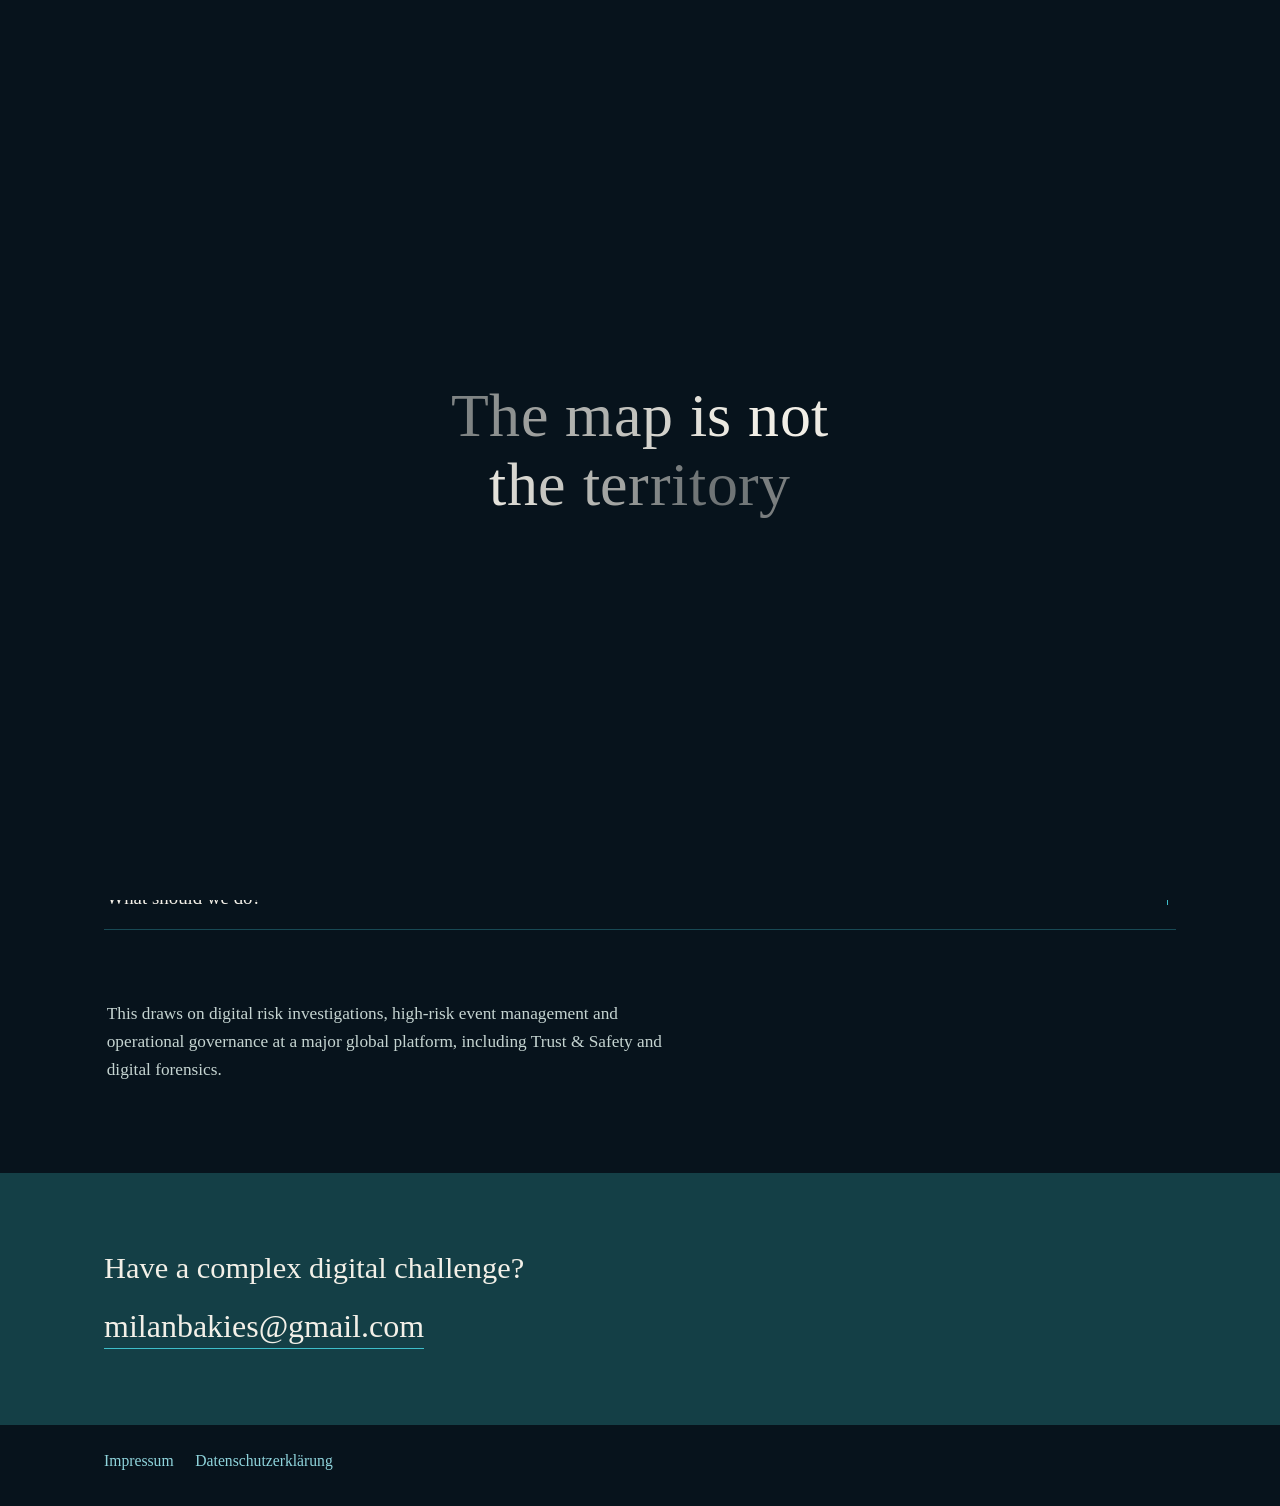
==== index.html @ 56dfefdb "Let the ping lift each field up and to the right, then float it back." ====
<!-- Io. Iucundum est te adesse. Pervenisti. Ecce crustulum. -->
<!DOCTYPE html>
<html lang="en">
<head>
  <meta charset="utf-8">
  <meta name="viewport" content="width=device-width, initial-scale=1">
  <meta name="robots" content="index, follow">
  <meta name="referrer" content="no-referrer">
  <meta name="color-scheme" content="dark">
  <meta name="theme-color" content="#07131c">
  <meta name="description" content="Consulting for organisations that need to understand actors, signals and risks in digital ecosystems. Trust &amp; Safety, digital forensics and a practical response.">
  <meta property="og:title" content="Digital Ecosystem Risk Consulting | Milan Bakies">
  <meta property="og:description" content="Consulting for organisations that need to understand actors, signals and risks in digital ecosystems. Trust &amp; Safety, digital forensics and a practical response.">
  <meta property="og:type" content="website">
  <meta property="og:locale" content="en_GB">
  <meta property="og:url" content="https://milanbakies.github.io/">
  <title>Digital Ecosystem Risk Consulting | Milan Bakies</title>
  <link rel="canonical" href="https://milanbakies.github.io/">
  <link rel="alternate" hreflang="en" href="https://milanbakies.github.io/">
  <link rel="alternate" hreflang="de" href="https://milanbakies.github.io/de.html">
  <link rel="alternate" hreflang="x-default" href="https://milanbakies.github.io/">
  <script type="application/ld+json">
  {
    "@context": "https://schema.org",
    "@type": "ProfessionalService",
    "name": "Milan Bakies",
    "url": "https://milanbakies.github.io/",
    "inLanguage": "en",
    "description": "Independent consulting for digital ecosystem risk and resilience: actors, signals, Trust and Safety, digital forensics, and a practical response.",
    "email": "milanbakies@gmail.com",
    "knowsAbout": [
      "Digital ecosystem risk",
      "Trust and Safety",
      "Digital forensics",
      "Platform operations",
      "Risk analysis",
      "Operational leadership"
    ],
    "address": {
      "@type": "PostalAddress",
      "addressLocality": "Berlin",
      "addressCountry": "DE"
    },
    "founder": {
      "@type": "Person",
      "name": "Milan Bakies",
      "jobTitle": "Independent Consultant",
      "email": "milanbakies@gmail.com"
    }
  }
  </script>
  <link rel="icon" href="favicon.svg" type="image/svg+xml">
  <link rel="stylesheet" href="styles.css?v=9">
  <style>
    .intro { display: none; }
    .js .intro {
      position: fixed;
      top: 0;
      right: 0;
      bottom: 0;
      left: 0;
      z-index: 40;
      display: flex;
      align-items: center;
      justify-content: center;
      box-sizing: border-box;
      margin: 0;
      padding: 12vh 1.6rem;
      background: #07131c;
      color: #f3f0e8;
      overflow: hidden;
      pointer-events: none;
    }
    .intro-line {
      max-width: 11em;
      margin: 0;
      text-align: center;
      font-family: Palatino, "Palatino Linotype", "Book Antiqua", Georgia, serif;
      font-size: clamp(2.15rem, 1.15rem + 3.4vw, 4.2rem);
      font-weight: 400;
      font-style: normal;
      line-height: 1.12;
      letter-spacing: 0.01em;
      text-wrap: balance;
    }
    .intro-word { display: inline-block; white-space: nowrap; }
    @media (prefers-reduced-motion: reduce) {
      .js .intro { display: none !important; }
    }
  </style>
  <script>document.documentElement.classList.add("js");</script>
</head>
<body>
  <div class="intro" aria-hidden="true"><p class="intro-line">The map is not the territory</p></div>
  <a class="skip" href="#content">Skip to content</a>
  <header>
    <div class="frame head">
      <a class="brand" href="index.html"><span class="brand-role">INDEPENDENT CONSULTANT</span><span class="brand-name">Milan Bakies</span></a>
      <nav class="lang" aria-label="Language">
        <a href="index.html" hreflang="en" lang="en" aria-current="page">EN</a>
        <a href="de.html" hreflang="de" lang="de">DE</a>
      </nav>
    </div>
  </header>
  <main id="content">
    <div class="frame">
      <div class="rail">
      <div class="chooser" role="tablist" aria-label="Areas">
        <button class="choice is-selected" type="button" role="tab" id="tab-ecosystem" data-area="ecosystem" aria-controls="panel-ecosystem" aria-selected="true">
          <span class="choice-index">01</span>
          <span class="choice-name">Digital Ecosystem &amp; Forensics</span>
        </button>
        <button class="choice" type="button" role="tab" id="tab-coaching" data-area="coaching" aria-controls="panel-coaching" aria-selected="false">
          <span class="choice-index">02</span>
          <span class="choice-name">Personal Coaching</span>
        </button>
        <button class="choice" type="button" role="tab" id="tab-strategy" data-area="strategy" aria-controls="panel-strategy" aria-selected="false">
          <span class="choice-index">03</span>
          <span class="choice-name">Business Transformation and Strategy</span>
        </button>
      </div>
      <div class="pager" aria-hidden="true">
        <span class="pager-dot is-on"></span>
        <span class="pager-dot"></span>
        <span class="pager-dot"></span>
      </div>
      </div>

      <div class="stage">
      <div class="track">
      <div class="panel is-open" id="panel-ecosystem" data-panel="ecosystem" role="tabpanel" aria-labelledby="tab-ecosystem">
        <div class="panel-clip">
          <div class="panel-body">
            <p class="kicker">DIGITAL ECOSYSTEM INTELLIGENCE &amp; FORENSICS</p>
            <h1 class="panel-title">Understand your ecosystem.<br>Anticipate the risks.<br>Know how to respond.</h1>
            <p class="lead">Digital environments are interconnected and constantly changing. I help organisations understand the terrain, investigate what is emerging, assess the exposure and build a response that holds under pressure.</p>
            <h2 class="label">THE QUESTIONS I HELP ANSWER</h2>
            <div class="asks">
              <div class="ask">
                <button class="ask-q" type="button" aria-expanded="false">What is changing?<span class="ask-mark" aria-hidden="true"></span></button>
                <div class="ask-a"><div class="ask-clip"><div class="ask-inner"><p>You cannot manage a risk you do not understand. Individual accounts, posts or incidents rarely tell the whole story. The relevant signals are often spread across teams, communities and platforms.</p><p>I help map the environment: the platforms, communities, actors, behaviours, narratives and connections that shape it. We separate an isolated event from something coordinated, and build a picture of where risk can emerge outside the organisation and still reach operations, users or reputation.</p></div></div></div>
              </div>
              <div class="ask">
                <button class="ask-q" type="button" aria-expanded="false">Where are we exposed?<span class="ask-mark" aria-hidden="true"></span></button>
                <div class="ask-a"><div class="ask-clip"><div class="ask-inner"><p>Not every emerging issue is a serious threat, and not every serious threat is visible at first.</p><p>I help identify the threat scenarios that matter, examine how the ecosystem could be exploited, and assess the gaps in processes, controls and operational capability. That shows where attention belongs now, which risks need a decision, and where prevention changes the exposure.</p></div></div></div>
              </div>
              <div class="ask">
                <button class="ask-q" type="button" aria-expanded="false">What should we do?<span class="ask-mark" aria-hidden="true"></span></button>
                <div class="ask-a"><div class="ask-clip"><div class="ask-inner"><p>A high-risk event moves faster than the standing process. Online behaviour, public attention, emerging narratives and coordinated activity can change before the organisation has a shared picture.</p><p>I help set monitoring priorities, risk indicators, escalation thresholds, responsibilities and the decision structure. The aim is to see the development early, know what is actually happening, and act as one while the situation changes. Legal, public policy and communications stay in their roles. This work is the operational picture and the readiness around it.</p></div></div></div>
              </div>
            </div>
            <p class="quiet">This draws on digital risk investigations, high-risk event management and operational governance at a major global platform, including Trust &amp; Safety and digital forensics.</p>
          </div>
        </div>
      </div>

      <div class="panel" id="panel-coaching" data-panel="coaching" role="tabpanel" aria-labelledby="tab-coaching">
        <div class="panel-clip">
          <div class="panel-body">
            <p class="kicker">LEADERSHIP COACHING &amp; SPARRING</p>
            <h1 class="panel-title">Better leadership. Stronger teams. Clearer decisions.</h1>
            <p class="lead">I work with managers, heads of function and senior specialists on stronger leadership and clearer decisions. The work is coaching, mentoring and independent sparring.</p>
            <h2 class="label">THE QUESTIONS I HELP ANSWER</h2>
            <div class="asks">
              <div class="ask">
                <button class="ask-q" type="button" aria-expanded="false">I'm responsible for a department. How do I make it more effective?<span class="ask-mark" aria-hidden="true"></span></button>
                <div class="ask-a"><div class="ask-clip"><div class="ask-inner"><p>As a leader, your impact increasingly depends on how well your organisation operates rather than how much you personally deliver.</p><p>We examine how responsibilities are distributed, how decisions are made, how performance is managed and where your attention creates the greatest value. The objective is to build a department that performs consistently without depending on your involvement in every decision.</p></div></div></div>
              </div>
              <div class="ask">
                <button class="ask-q" type="button" aria-expanded="false">How do I lead without formal authority, and become a stronger negotiator?<span class="ask-mark" aria-hidden="true"></span></button>
                <div class="ask-a"><div class="ask-clip"><div class="ask-inner"><p>Many of the decisions that matter sit outside your formal authority. You have to align people with different priorities, negotiate resources, meet resistance, and win support for a change you cannot simply instruct.</p><p>We work on the stakeholders, the conversation, and the negotiation that turns a position into a decision and a decision into execution.</p></div></div></div>
              </div>
              <div class="ask">
                <button class="ask-q" type="button" aria-expanded="false">I'm facing a complex decision and need an independent perspective.<span class="ask-mark" aria-hidden="true"></span></button>
                <div class="ask-a"><div class="ask-clip"><div class="ask-inner"><p>Senior leadership often involves decisions without obvious answers. Competing stakeholder interests, organisational constraints and incomplete information make it difficult to evaluate options objectively.</p><p>I act as a sparring partner to help you structure the problem, challenge assumptions, consider consequences and develop a clear course of action. You retain ownership of the decision while benefiting from an experienced external perspective.</p></div></div></div>
              </div>
            </div>
            <p class="quiet">This draws on international leadership across distributed teams and demanding operational environments.</p>
          </div>
        </div>
      </div>

      <div class="panel" id="panel-strategy" data-panel="strategy" role="tabpanel" aria-labelledby="tab-strategy">
        <div class="panel-clip">
          <div class="panel-body">
            <p class="kicker">BUSINESS TRANSFORMATION &amp; STRATEGY</p>
            <h1 class="panel-title">From strategic ambition to operational performance.</h1>
            <p class="lead">Organisations rarely struggle because they lack objectives. The harder part is how strategy becomes structure, ownership and everyday execution.</p>
            <h2 class="label">THE QUESTIONS I HELP ANSWER</h2>
            <div class="asks">
              <div class="ask">
                <button class="ask-q" type="button" aria-expanded="false">Is our organisation structured to deliver our strategy?<span class="ask-mark" aria-hidden="true"></span></button>
                <div class="ask-a"><div class="ask-clip"><div class="ask-inner"><p>As priorities evolve, existing departmental structures, responsibilities and decision-making processes may no longer support what the organisation needs to achieve.</p><p>I help assess organisational design, functional responsibilities, reporting and decision structures, and cross-functional dependencies. The aim is to establish an operating model that connects organisational capabilities with strategic objectives.</p></div></div></div>
              </div>
              <div class="ask">
                <button class="ask-q" type="button" aria-expanded="false">Why aren't our strategic priorities translating into measurable results?<span class="ask-mark" aria-hidden="true"></span></button>
                <div class="ask-a"><div class="ask-clip"><div class="ask-inner"><p>A clear strategy can still fail when ownership is fragmented, priorities compete and execution lacks a consistent management framework.</p><p>I help translate strategic direction into operational priorities, accountable ownership, performance measures and execution routines. This makes it easier for leadership to see progress, identify obstacles and make informed trade-offs.</p></div></div></div>
              </div>
              <div class="ask">
                <button class="ask-q" type="button" aria-expanded="false">We're planning a transformation. How do we make sure it actually works?<span class="ask-mark" aria-hidden="true"></span></button>
                <div class="ask-a"><div class="ask-clip"><div class="ask-inner"><p>Transformation requires more than a target operating model or implementation roadmap. New structures and processes must work within the realities of the organisation and gain the support of the people responsible for delivering them.</p><p>I help connect organisational design with implementation, stakeholder alignment, capability development, adoption measurement and continuous improvement.</p></div></div></div>
              </div>
            </div>
            <p class="quiet">This combines international operational leadership, organisational governance, Lean Six Sigma and practical transformation experience.</p>
          </div>
        </div>
      </div>
      </div>
      </div>
    </div>
  </main>
  <section class="contact">
    <div class="frame">
      <p>Have a complex digital challenge?</p>
      <a class="mail" href="mailto:milanbakies@gmail.com">milanbakies@gmail.com</a>
    </div>
  </section>
  <footer>
    <div class="frame foot">
      <nav aria-label="Legal">
        <a href="impressum.html" lang="de">Impressum</a>
        <a href="datenschutz.html" lang="de">Datenschutzerklärung</a>
      </nav>
    </div>
  </footer>
  <script src="site.js?v=9"></script>
</body>
</html>
---- styles.css ----
/* Io. Iucundum est te adesse. Pervenisti. Ecce crustulum. */
:root {
  --navy: #07131c;
  --surface: #143f46;
  --aqua: #3ebeca;
  --aqua-soft: #8fd4dc;
  --lime: #d2ff4a;
  --ink: #f3f0e8;
  --quiet: #c5d4d1;
  --measure: 36rem;
  --wide: 74rem;
}

*,
*::before,
*::after {
  box-sizing: border-box;
  font-style: normal;
}

html {
  -webkit-text-size-adjust: 100%;
  hyphens: manual;
  -webkit-hyphens: manual;
}

body > header,
body > main,
body > section,
body > footer {
  position: relative;
  z-index: 1;
}

.radar {
  position: fixed;
  inset: 0;
  z-index: 0;
  width: 100%;
  height: 100%;
  pointer-events: none;
}

.intro {
  display: none;
}

.js .intro {
  position: fixed;
  top: 0;
  right: 0;
  bottom: 0;
  left: 0;
  z-index: 40;
  display: flex;
  align-items: center;
  justify-content: center;
  box-sizing: border-box;
  margin: 0;
  padding: 12vh 1.6rem;
  background: #07131c;
  overflow: hidden;
  pointer-events: none;
}

.intro-line {
  max-width: 11em;
  margin: 0;
  color: var(--ink);
  font-family: Palatino, "Palatino Linotype", "Book Antiqua", Georgia, serif;
  font-size: clamp(2.15rem, 1.15rem + 3.4vw, 4.2rem);
  font-weight: 400;
  font-style: normal;
  line-height: 1.12;
  letter-spacing: 0.01em;
  text-align: center;
  text-wrap: balance;
}

.js .intro-line:not(.is-split) {
  opacity: 0;
}

.intro-word {
  display: inline-block;
  white-space: nowrap;
}

.intro-ch {
  display: inline-block;
  font-style: normal;
  will-change: transform, opacity;
}

.ping-word {
  display: inline;
  color: inherit;
  letter-spacing: inherit;
  transition: color 1.6s ease, text-shadow 1.6s ease;
}

.ping-word.is-lit {
  color: #f7f6f2;
  text-shadow: 0 0 8px rgba(247, 246, 242, 0.72), 0 0 16px rgba(143, 212, 220, 0.28);
  transition: color 0.45s ease, text-shadow 0.45s ease;
}

body {
  margin: 0;
  min-height: 100vh;
  display: flex;
  flex-direction: column;
  background: var(--navy);
  color: var(--ink);
  font-family: Palatino, "Palatino Linotype", "Book Antiqua", Georgia, serif;
  font-style: normal;
  font-weight: 400;
  font-synthesis: none;
  font-size: 1.125rem;
  line-height: 1.55;
  text-rendering: optimizeLegibility;
  -webkit-font-smoothing: antialiased;
}

address,
cite,
dfn,
em,
i,
var {
  font-style: normal;
}

a {
  color: inherit;
}

a:focus-visible,
.choice:focus-visible,
.ask-q:focus-visible {
  outline: 2px solid var(--lime);
  outline-offset: 3px;
}

.skip {
  position: absolute;
  left: 1rem;
  top: -5rem;
  background: var(--surface);
  color: var(--ink);
  padding: 0.6rem 0.85rem;
  text-decoration: none;
  z-index: 2;
}

.skip:focus {
  top: 1rem;
}

.frame {
  width: min(var(--wide), 100%);
  margin-inline: auto;
  padding-inline: clamp(1.35rem, 4.5vw, 3.5rem);
}

header {
  border-bottom: 1px solid rgba(62, 190, 202, 0.28);
}

.head {
  display: flex;
  justify-content: space-between;
  align-items: center;
  gap: 1rem;
  min-height: 4.5rem;
}

.brand {
  display: flex;
  flex-direction: column;
  gap: 0.15rem;
  color: var(--ink);
  text-decoration: none;
  line-height: 1.15;
}

.brand-role {
  color: var(--aqua-soft);
  font-size: 0.68rem;
  letter-spacing: 0.12em;
  line-height: 1.3;
}

.brand-name {
  font-size: 1.05rem;
  letter-spacing: 0.02em;
}

.brand:hover {
  color: var(--aqua-soft);
}

.lang {
  display: flex;
  flex: 0 0 auto;
  border: 1px solid rgba(62, 190, 202, 0.85);
}

.lang a {
  position: relative;
  display: inline-flex;
  align-items: center;
  justify-content: center;
  min-width: 3rem;
  min-height: 2.75rem;
  padding: 0 0.8rem;
  color: var(--quiet);
  text-decoration: none;
  letter-spacing: 0.14em;
  font-size: 0.78rem;
  line-height: 1;
}

.lang a + a {
  border-left: 1px solid rgba(62, 190, 202, 0.85);
}

.lang a[aria-current="page"] {
  color: var(--ink);
}

.lang a[aria-current="page"]::after {
  content: "";
  position: absolute;
  left: 0;
  right: 0;
  bottom: 0;
  height: 2px;
  background: var(--lime);
  animation: neon-pulse 4.2s ease-in-out infinite;
}

main {
  padding-top: clamp(1.6rem, 4vw, 2.6rem);
}

.kicker {
  margin: 0 0 1.15rem;
  color: var(--aqua-soft);
  letter-spacing: 0.16em;
  font-size: 0.75rem;
  line-height: 1.45;
}

h1 {
  margin: 0;
  max-width: 12em;
  font-weight: 400;
  font-size: clamp(2rem, 1.15rem + 3.6vw, 4.35rem);
  line-height: 1.12;
}

.lead {
  max-width: var(--measure);
  margin: 1.85rem 0 0;
  font-size: 1.2rem;
  line-height: 1.6;
}

.label {
  margin: clamp(3.75rem, 9vw, 6.25rem) 0 1.35rem;
  color: var(--aqua-soft);
  font-size: 0.75rem;
  font-weight: 400;
  letter-spacing: 0.16em;
  line-height: 1.45;
}

.questions {
  display: grid;
  grid-template-columns: 1fr;
  gap: 0.85rem;
}

.question {
  margin: 0;
  padding: 1.7rem 1.4rem 1.85rem;
  background-color: var(--surface);
  background-image:
    linear-gradient(var(--lime), var(--lime)),
    linear-gradient(var(--aqua), var(--aqua));
  background-size: 1.15rem 2px, 100% 2px;
  background-repeat: no-repeat;
  background-position: left top, left top;
}

.question h3 {
  margin: 0 0 0.85rem;
  color: var(--ink);
  font-size: 1.45rem;
  font-weight: 400;
  line-height: 1.25;
}

.question p {
  margin: 0;
  color: #d7e3e0;
  font-size: 1.05rem;
  line-height: 1.55;
}

.quiet {
  max-width: var(--measure);
  margin: clamp(3rem, 7vw, 4.5rem) 0 0;
  color: var(--quiet);
  font-size: 1.08rem;
  line-height: 1.6;
}

.contact {
  margin-top: clamp(3.5rem, 8vw, 5.5rem);
  padding-block: clamp(3rem, 7vw, 4.75rem);
  background: var(--surface);
}

.contact p {
  margin: 0;
  max-width: 22em;
  font-size: clamp(1.45rem, 1rem + 1.6vw, 1.9rem);
  line-height: 1.3;
}

.mail {
  display: inline-block;
  margin-top: 1rem;
  color: var(--ink);
  font-size: clamp(1.35rem, 0.9rem + 1.5vw, 2rem);
  line-height: 1.35;
  text-decoration: none;
  border-bottom: 1px solid var(--aqua);
  overflow-wrap: anywhere;
}

.mail:hover {
  border-bottom-color: var(--lime);
}

footer {
  padding-block: 1.5rem 2rem;
}

.page-legal main {
  flex: 1 0 auto;
  padding-bottom: clamp(3rem, 8vw, 5rem);
}

.page-legal footer {
  border-top: 1px solid rgba(62, 190, 202, 0.28);
}

.page-legal h1 {
  max-width: none;
  font-size: clamp(2rem, 1.2rem + 2vw, 2.85rem);
}

.page-legal .kicker {
  margin-top: 1.25rem;
}

.prose {
  max-width: 40rem;
}

.prose h2 {
  margin: 2.6rem 0 0.8rem;
  color: var(--ink);
  font-size: 1.28rem;
  font-weight: 400;
  letter-spacing: 0;
  line-height: 1.3;
}

.prose p,
.prose address {
  margin: 0 0 1rem;
  font-size: 1.05rem;
  line-height: 1.65;
}

.prose a {
  color: var(--aqua-soft);
  text-decoration: none;
  border-bottom: 1px solid rgba(62, 190, 202, 0.7);
}

.prose a:hover {
  border-bottom-color: var(--lime);
}

.foot {
  display: flex;
  justify-content: flex-start;
  align-items: baseline;
  gap: 1rem 2rem;
  color: var(--quiet);
  font-size: 0.98rem;
}

.foot nav {
  display: flex;
  flex-wrap: wrap;
  gap: 0.4rem 1.35rem;
}

.foot a {
  color: var(--aqua-soft);
  text-decoration: none;
  border-bottom: 1px solid transparent;
}

.foot a:hover {
  border-bottom-color: var(--aqua);
}

::selection {
  background: #1c5c64;
  color: var(--ink);
}

@media (min-width: 900px) {
  .questions {
    grid-template-columns: repeat(3, minmax(0, 1fr));
    gap: 1.1rem;
  }
}

@media (max-width: 640px) {
  .foot {
    flex-direction: column;
    align-items: flex-start;
  }

  .question h3 {
    font-size: 1.35rem;
  }
}

.rail {
  position: relative;
}

.chooser {
  display: flex;
  gap: 0.7rem;
  overflow-x: auto;
  scroll-snap-type: x mandatory;
  scrollbar-width: none;
  margin-inline: calc(-1 * clamp(1.35rem, 4.5vw, 3.5rem));
  padding-inline: calc((100vw - min(78vw, 20rem)) / 2);
  padding-top: 0.7rem;
  scroll-padding-inline: calc((100vw - min(78vw, 20rem)) / 2);
  -webkit-mask-image: linear-gradient(90deg, transparent 0, #000 1.15rem, #000 calc(100% - 1.7rem), transparent 100%);
  mask-image: linear-gradient(90deg, transparent 0, #000 1.15rem, #000 calc(100% - 1.7rem), transparent 100%);
  -webkit-overflow-scrolling: touch;
}

.chooser::-webkit-scrollbar {
  display: none;
}

.choice {
  position: relative;
  appearance: none;
  display: flex;
  flex-direction: column;
  align-items: flex-start;
  gap: 0.45rem;
  flex: 0 0 min(78vw, 20rem);
  width: auto;
  margin: 0;
  scroll-snap-align: center;
  padding: 1.15rem 1.15rem 1.25rem;
  border: 1px solid rgba(62, 190, 202, 0.38);
  background: transparent;
  color: var(--ink);
  font: inherit;
  font-style: normal;
  text-align: left;
  cursor: pointer;
  transition: background-color 0.45s ease, border-color 0.45s ease;
}

.choice-index {
  color: var(--aqua-soft);
  font-size: 0.72rem;
  letter-spacing: 0.16em;
}

.choice-name {
  font-size: 1.2rem;
  line-height: 1.3;
}

.choice.is-selected {
  border-color: transparent;
  background-color: var(--surface);
  background-image: linear-gradient(var(--aqua), var(--aqua));
  background-size: 100% 2px;
  background-repeat: no-repeat;
  background-position: left top;
}

.choice.is-selected::before {
  content: "";
  position: absolute;
  top: 0;
  left: 0;
  width: 1.15rem;
  height: 2px;
  background: var(--lime);
  pointer-events: none;
  animation: neon-pulse 4.2s ease-in-out infinite;
}

.choice:hover {
  border-color: rgba(62, 190, 202, 0.7);
}

.choice.is-selected:hover {
  border-color: transparent;
}

.pager {
  display: flex;
  justify-content: center;
  gap: 0.4rem;
  margin-top: 0.9rem;
}

.pager-dot {
  width: 0.38rem;
  height: 0.38rem;
  background: rgba(62, 190, 202, 0.4);
  transition: width 0.45s cubic-bezier(0.22, 1, 0.36, 1), background-color 0.45s ease;
}

.pager-dot.is-on {
  width: 1.2rem;
  background: var(--lime);
  animation: neon-pulse 4.2s ease-in-out 0.6s infinite;
}

.stage {
  overflow: hidden;
}

.track {
  display: flex;
  align-items: flex-start;
  will-change: transform;
}

.is-ready .stage {
  transition: height 0.65s cubic-bezier(0.22, 1, 0.36, 1);
}

.is-ready .track {
  transition: transform 0.72s cubic-bezier(0.22, 1, 0.36, 1);
}

.panel {
  flex: 0 0 100%;
  width: 100%;
  min-width: 0;
}

.panel-clip {
  min-height: 0;
}

.panel-body {
  padding-top: clamp(2.4rem, 5vw, 3.6rem);
}

.panel-title {
  max-width: 16em;
  font-size: clamp(2.05rem, 1.15rem + 2.5vw, 3.35rem);
}

.deck {
  max-width: 18em;
  margin: 1.15rem 0 0;
  font-size: clamp(1.35rem, 1rem + 1vw, 1.8rem);
  line-height: 1.28;
}

.copy {
  max-width: 40rem;
  margin-top: 1.6rem;
}

.copy p {
  margin: 0 0 1rem;
}

.copy p:last-child {
  margin-bottom: 0;
}

.asks {
  margin-top: 0.4rem;
}

.ask {
  border-top: 1px solid rgba(62, 190, 202, 0.32);
}

.ask:last-child {
  border-bottom: 1px solid rgba(62, 190, 202, 0.32);
}

.ask-q {
  display: flex;
  align-items: center;
  justify-content: space-between;
  gap: 1.25rem;
  width: 100%;
  margin: 0;
  padding: 1.15rem 0.15rem;
  border: 0;
  background: none;
  color: var(--ink);
  font: inherit;
  font-size: 1.18rem;
  line-height: 1.35;
  text-align: left;
  cursor: pointer;
}

.ask-q:hover {
  color: var(--aqua-soft);
}

.ask-mark {
  position: relative;
  flex: 0 0 auto;
  width: 0.85rem;
  height: 0.85rem;
}

.ask-mark::before,
.ask-mark::after {
  content: "";
  position: absolute;
  background: var(--aqua);
}

.ask-mark::before {
  left: 0;
  right: 0;
  top: 50%;
  height: 1px;
}

.ask-mark::after {
  top: 0;
  bottom: 0;
  left: 50%;
  width: 1px;
  transform-origin: center;
  transition: transform 0.4s cubic-bezier(0.22, 1, 0.36, 1);
}

.ask.is-open .ask-mark::before,
.ask.is-open .ask-mark::after {
  background: var(--lime);
}

.ask.is-open .ask-mark::before {
  animation: neon-pulse 4.2s ease-in-out infinite;
}

.ask.is-open .ask-mark::after {
  transform: scaleY(0);
}

.ask-a {
  display: grid;
  grid-template-rows: 1fr;
  overflow: hidden;
}

.js .ask-a {
  grid-template-rows: 0fr;
  transition: grid-template-rows 0.5s cubic-bezier(0.22, 1, 0.36, 1);
}

.js .ask.is-open .ask-a {
  grid-template-rows: 1fr;
}

.ask-clip {
  min-height: 0;
  overflow: hidden;
}

.ask-inner {
  padding: 0 0.15rem 1.2rem;
}

.ask-a p {
  max-width: 40rem;
  margin: 0 0 0.85rem;
  color: #d7e3e0;
}

.ask-a p:last-child {
  margin-bottom: 0;
}

@media (min-width: 800px) {
  .chooser {
    display: grid;
    grid-template-columns: repeat(3, minmax(0, 1fr));
    overflow: visible;
    margin-inline: 0;
    padding-inline: 0;
    scroll-snap-type: none;
    -webkit-mask-image: none;
    mask-image: none;
  }

  .choice {
    flex: none;
    width: 100%;
  }

  .pager {
    display: none;
  }
}

@keyframes neon-pulse {
  0%,
  100% {
    box-shadow: 0 0 4px rgba(210, 255, 74, 0.28);
    opacity: 0.78;
  }

  50% {
    box-shadow: 0 0 12px rgba(210, 255, 74, 0.95);
    opacity: 1;
  }
}

@media (prefers-reduced-motion: reduce) {
  .track,
  .stage,
  .ask-a,
  .ask-mark::after,
  .choice,
  .pager-dot {
    transition: none;
  }

  .choice.is-selected::before,
  .pager-dot.is-on,
  .lang a[aria-current="page"]::after,
  .ask.is-open .ask-mark::before {
    animation: none;
    opacity: 1;
    box-shadow: none;
  }

  .js .intro,
  .radar {
    display: none;
  }
}

@media print {
  .stage {
    height: auto !important;
    overflow: visible;
  }

  .track {
    display: block;
    transform: none !important;
  }

  .panel {
    width: auto;
  }

  .pager {
    display: none;
  }

  .ask-a {
    grid-template-rows: 1fr !important;
  }

  .ask-clip {
    overflow: visible;
  }

  .choice.is-selected::before,
  .pager-dot.is-on,
  .lang a[aria-current="page"]::after,
  .ask.is-open .ask-mark::before {
    animation: none;
    opacity: 1;
    box-shadow: none;
  }

  .js .intro,
  .radar {
    display: none;
  }

  body {
    background: #fff;
    color: #111;
  }

  header,
  .page-legal footer {
    border-color: #111;
  }

  .question,
  .contact {
    background: #fff;
    color: #111;
  }

  .kicker,
  .label,
  .quiet,
  .question p,
  .foot,
  .foot a,
  .prose a,
  .lang a {
    color: #111;
  }

  .mail,
  .brand {
    color: #111;
  }
}
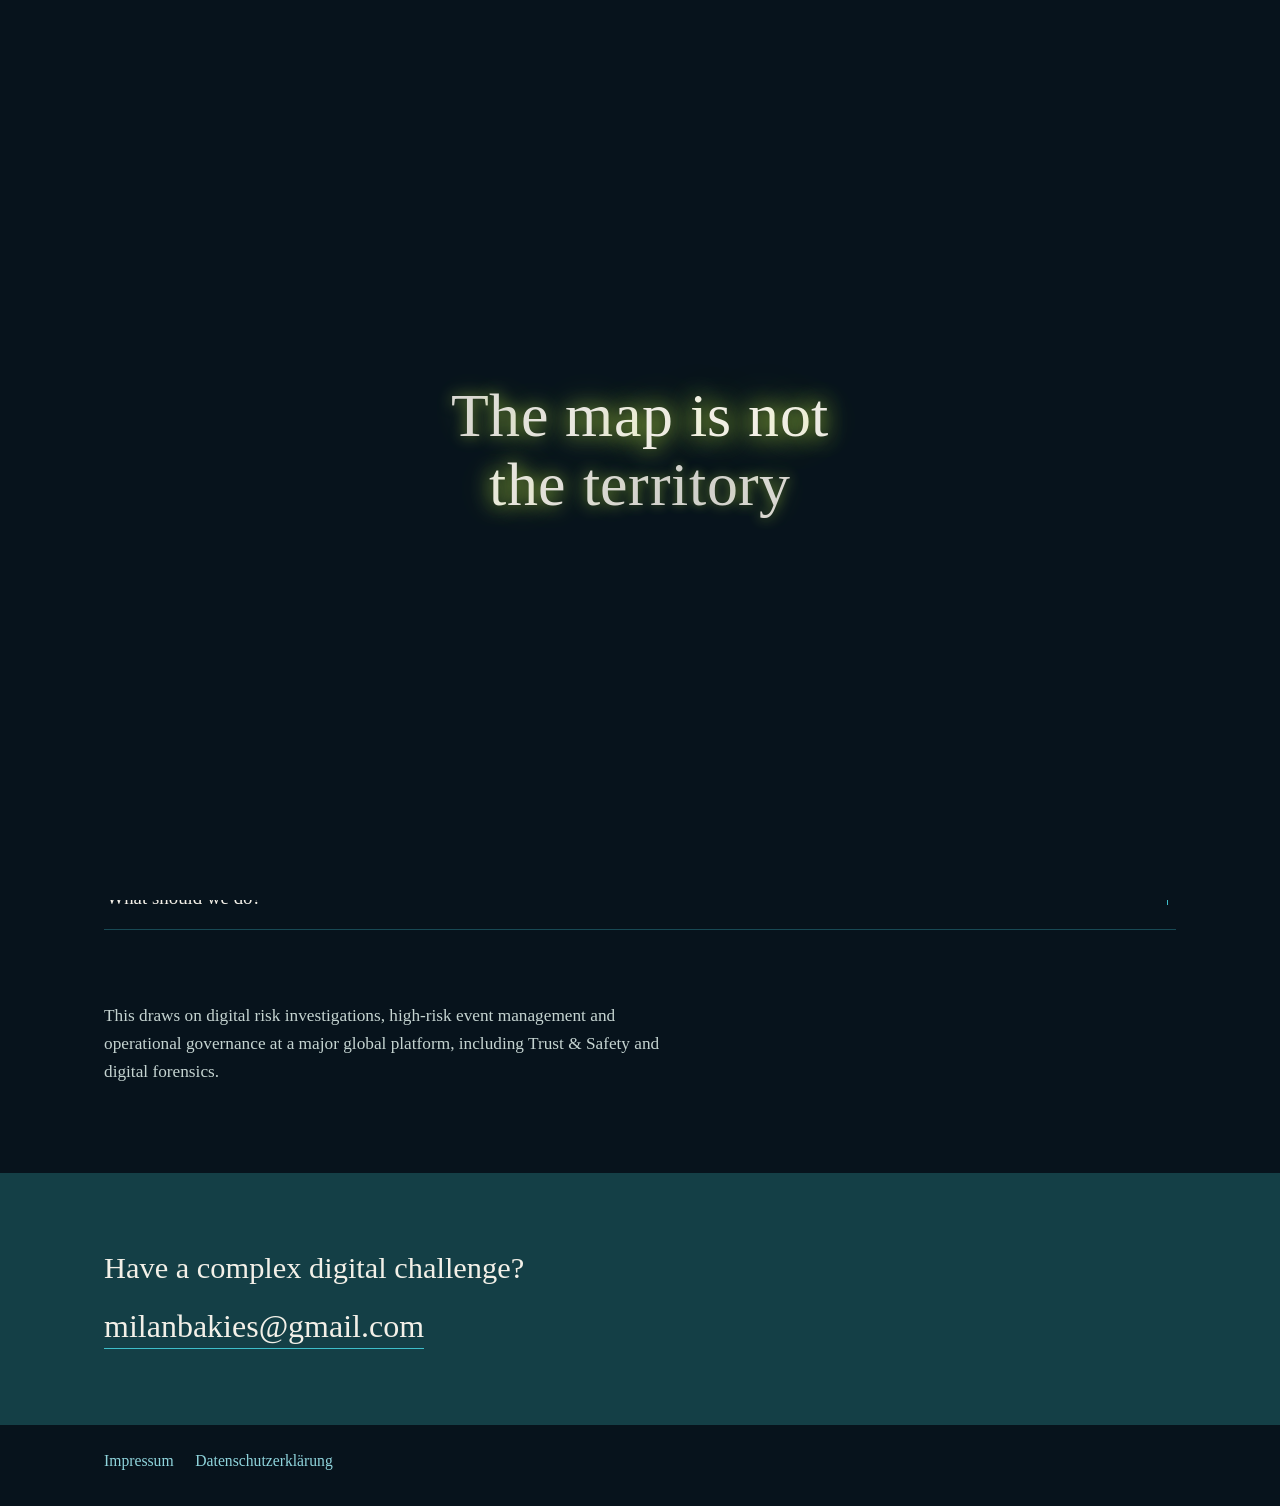
==== commit 939dc9a5: "Shorten the title card and keep the opening wave to a small nudge." ====
--- a/index.html
+++ b/index.html
@@ -50,7 +50,7 @@
   }
   </script>
   <link rel="icon" href="favicon.svg" type="image/svg+xml">
-  <link rel="stylesheet" href="styles.css?v=9">
+  <link rel="stylesheet" href="styles.css?v=10">
   <style>
     .intro { display: none; }
     .js .intro {
@@ -84,6 +84,10 @@
       text-wrap: balance;
     }
     .intro-word { display: inline-block; white-space: nowrap; }
+    .intro-ch {
+      color: #f3f0e8;
+      text-shadow: 0 0 16px rgba(210, 255, 74, 0.72), 0 0 34px rgba(210, 255, 74, 0.28);
+    }
     @media (prefers-reduced-motion: reduce) {
       .js .intro { display: none !important; }
     }
@@ -223,6 +227,6 @@
       </nav>
     </div>
   </footer>
-  <script src="site.js?v=9"></script>
+  <script src="site.js?v=10"></script>
 </body>
 </html>
--- a/styles.css
+++ b/styles.css
@@ -89,6 +89,8 @@
 .intro-ch {
   display: inline-block;
   font-style: normal;
+  color: var(--ink);
+  text-shadow: 0 0 16px rgba(210, 255, 74, 0.72), 0 0 34px rgba(210, 255, 74, 0.28);
   will-change: transform, opacity;
 }
 
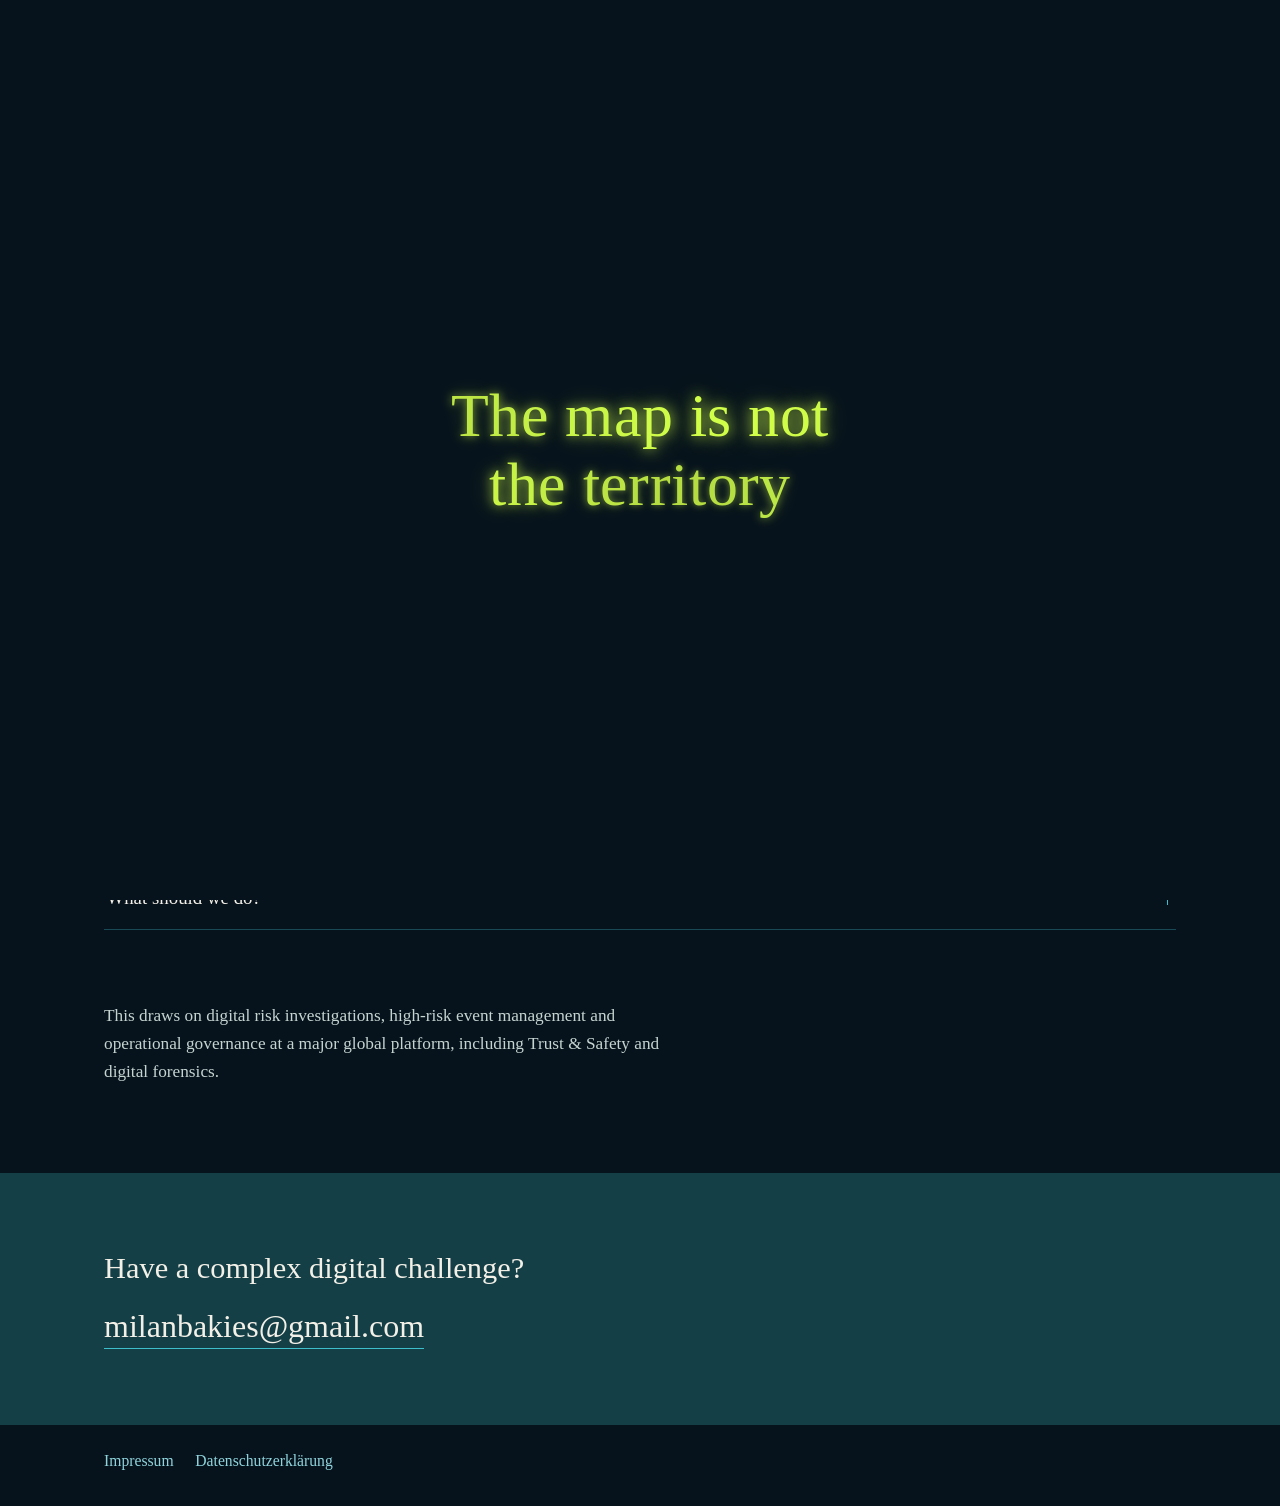
==== commit 2edfe2a6: "Nudge each field only as the ring crosses its center, and set the title in lime." ====
--- a/index.html
+++ b/index.html
@@ -50,7 +50,7 @@
   }
   </script>
   <link rel="icon" href="favicon.svg" type="image/svg+xml">
-  <link rel="stylesheet" href="styles.css?v=10">
+  <link rel="stylesheet" href="styles.css?v=11">
   <style>
     .intro { display: none; }
     .js .intro {
@@ -67,7 +67,7 @@
       margin: 0;
       padding: 12vh 1.6rem;
       background: #07131c;
-      color: #f3f0e8;
+      color: #d2ff4a;
       overflow: hidden;
       pointer-events: none;
     }
@@ -85,8 +85,8 @@
     }
     .intro-word { display: inline-block; white-space: nowrap; }
     .intro-ch {
-      color: #f3f0e8;
-      text-shadow: 0 0 16px rgba(210, 255, 74, 0.72), 0 0 34px rgba(210, 255, 74, 0.28);
+      color: #d2ff4a;
+      text-shadow: 0 0 10px rgba(210, 255, 74, 0.75), 0 0 22px rgba(210, 255, 74, 0.28);
     }
     @media (prefers-reduced-motion: reduce) {
       .js .intro { display: none !important; }
@@ -227,6 +227,6 @@
       </nav>
     </div>
   </footer>
-  <script src="site.js?v=10"></script>
+  <script src="site.js?v=11"></script>
 </body>
 </html>
--- a/styles.css
+++ b/styles.css
@@ -66,7 +66,7 @@
 .intro-line {
   max-width: 11em;
   margin: 0;
-  color: var(--ink);
+  color: var(--lime);
   font-family: Palatino, "Palatino Linotype", "Book Antiqua", Georgia, serif;
   font-size: clamp(2.15rem, 1.15rem + 3.4vw, 4.2rem);
   font-weight: 400;
@@ -89,8 +89,8 @@
 .intro-ch {
   display: inline-block;
   font-style: normal;
-  color: var(--ink);
-  text-shadow: 0 0 16px rgba(210, 255, 74, 0.72), 0 0 34px rgba(210, 255, 74, 0.28);
+  color: var(--lime);
+  text-shadow: 0 0 10px rgba(210, 255, 74, 0.75), 0 0 22px rgba(210, 255, 74, 0.28);
   will-change: transform, opacity;
 }
 
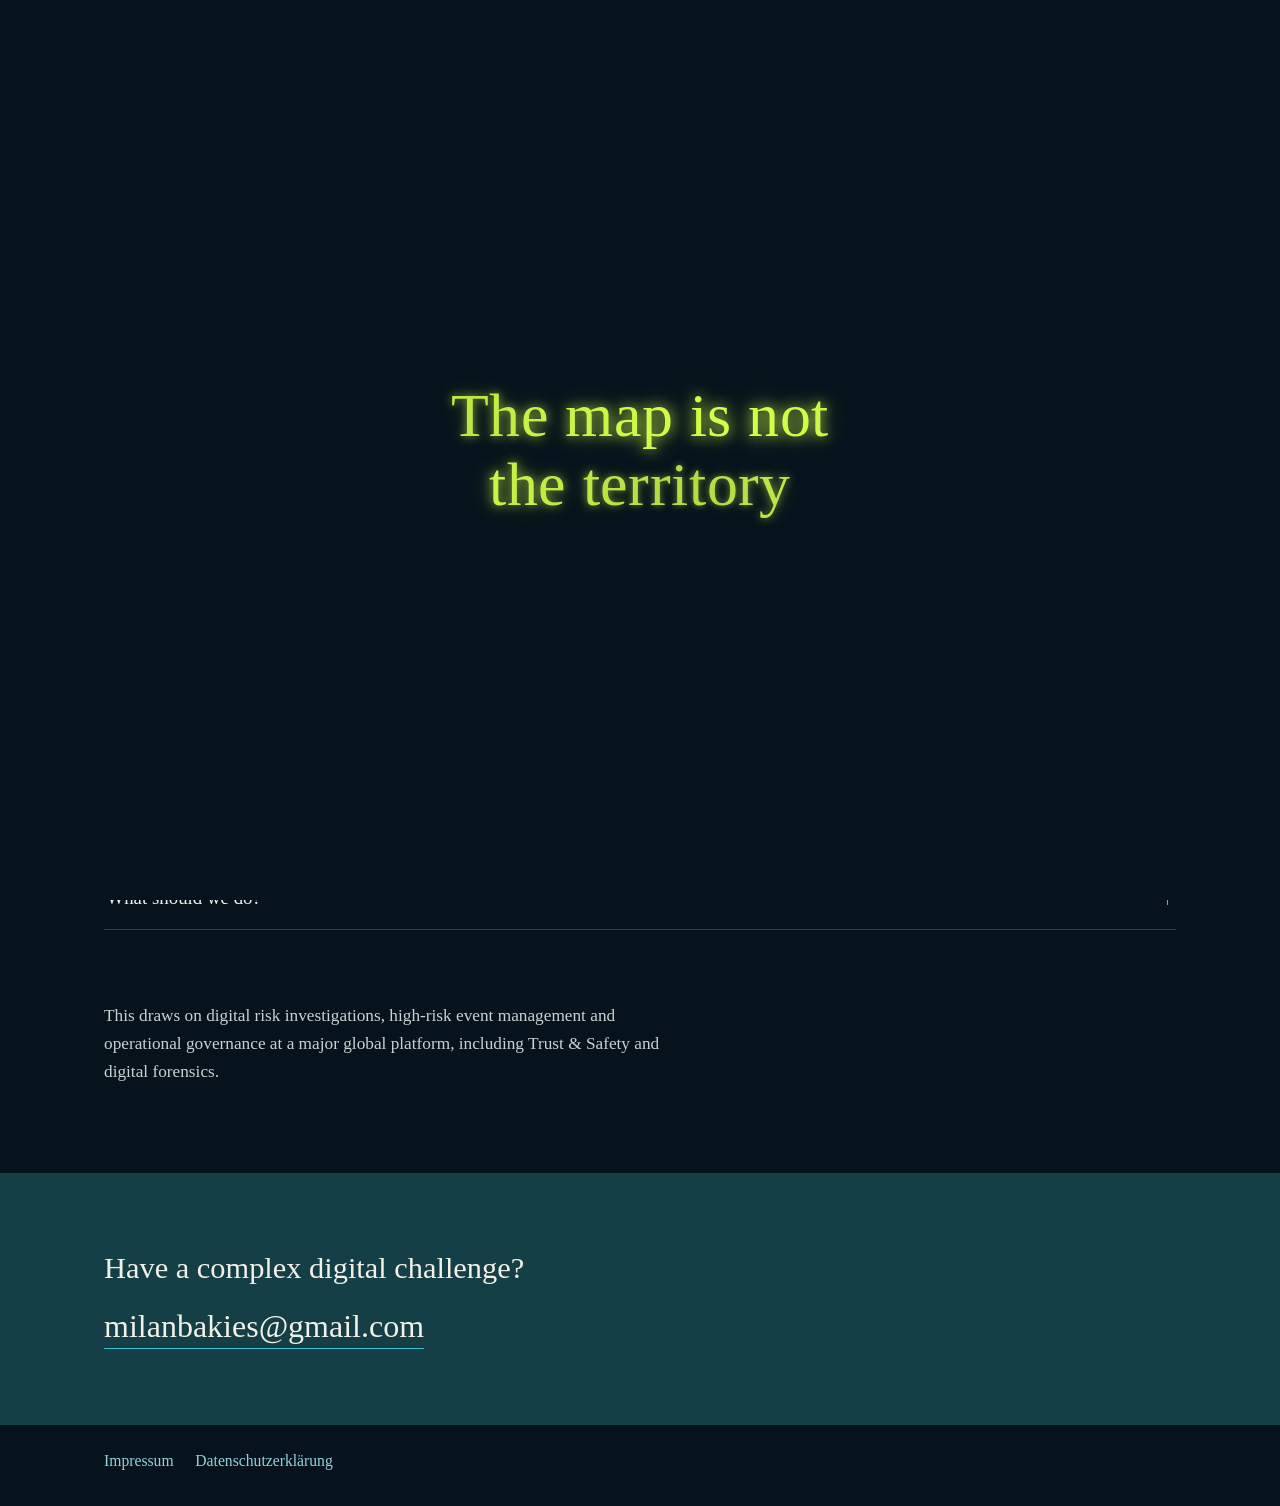
==== commit b06d9c6b: "Hold each field until the ring reaches its center, then nudge it." ====
--- a/index.html
+++ b/index.html
@@ -50,7 +50,7 @@
   }
   </script>
   <link rel="icon" href="favicon.svg" type="image/svg+xml">
-  <link rel="stylesheet" href="styles.css?v=11">
+  <link rel="stylesheet" href="styles.css?v=12">
   <style>
     .intro { display: none; }
     .js .intro {
@@ -227,6 +227,6 @@
       </nav>
     </div>
   </footer>
-  <script src="site.js?v=11"></script>
+  <script src="site.js?v=12"></script>
 </body>
 </html>
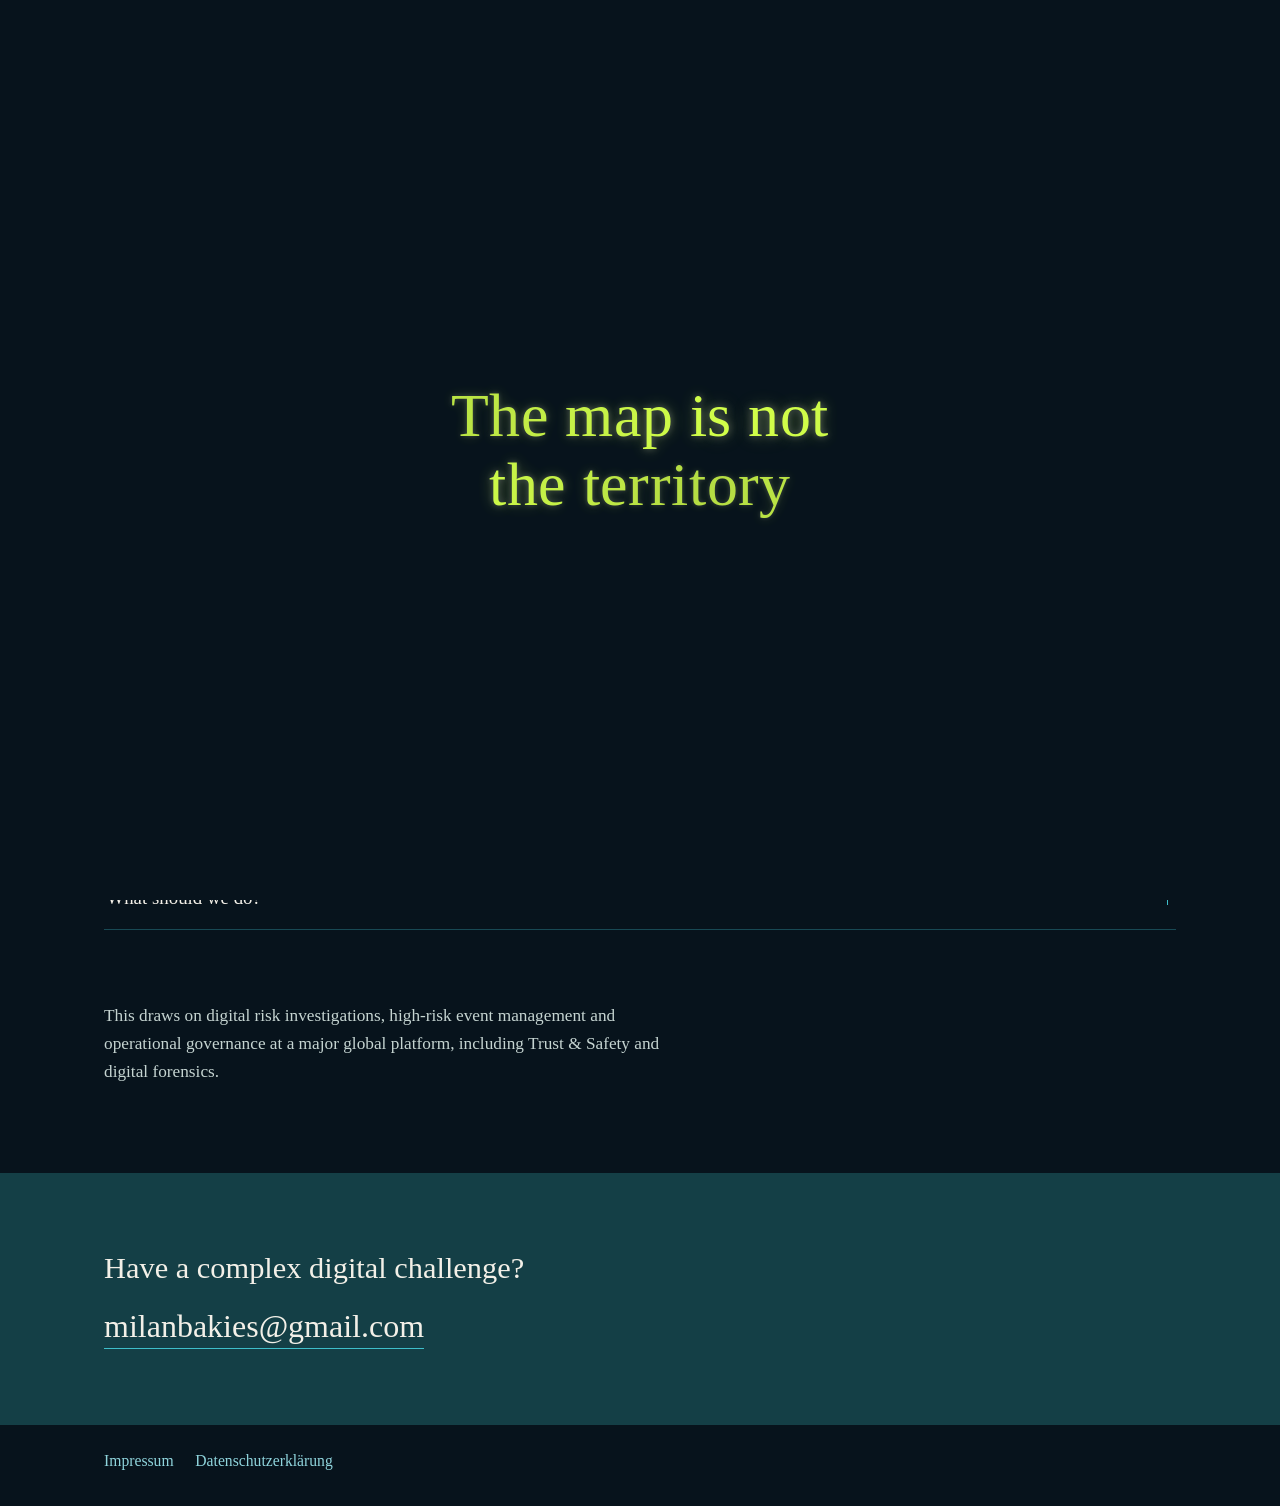
==== commit f6c9f8e6: "Soften the lime glow and let the ring carry each field briefly." ====
--- a/index.html
+++ b/index.html
@@ -50,7 +50,7 @@
   }
   </script>
   <link rel="icon" href="favicon.svg" type="image/svg+xml">
-  <link rel="stylesheet" href="styles.css?v=12">
+  <link rel="stylesheet" href="styles.css?v=13">
   <style>
     .intro { display: none; }
     .js .intro {
@@ -86,7 +86,7 @@
     .intro-word { display: inline-block; white-space: nowrap; }
     .intro-ch {
       color: #d2ff4a;
-      text-shadow: 0 0 10px rgba(210, 255, 74, 0.75), 0 0 22px rgba(210, 255, 74, 0.28);
+      text-shadow: 0 0 6px rgba(243, 240, 232, 0.28), 0 0 14px rgba(210, 255, 74, 0.3);
     }
     @media (prefers-reduced-motion: reduce) {
       .js .intro { display: none !important; }
@@ -227,6 +227,6 @@
       </nav>
     </div>
   </footer>
-  <script src="site.js?v=12"></script>
+  <script src="site.js?v=13"></script>
 </body>
 </html>
--- a/styles.css
+++ b/styles.css
@@ -90,7 +90,7 @@
   display: inline-block;
   font-style: normal;
   color: var(--lime);
-  text-shadow: 0 0 10px rgba(210, 255, 74, 0.75), 0 0 22px rgba(210, 255, 74, 0.28);
+  text-shadow: 0 0 6px rgba(243, 240, 232, 0.28), 0 0 14px rgba(210, 255, 74, 0.3);
   will-change: transform, opacity;
 }
 
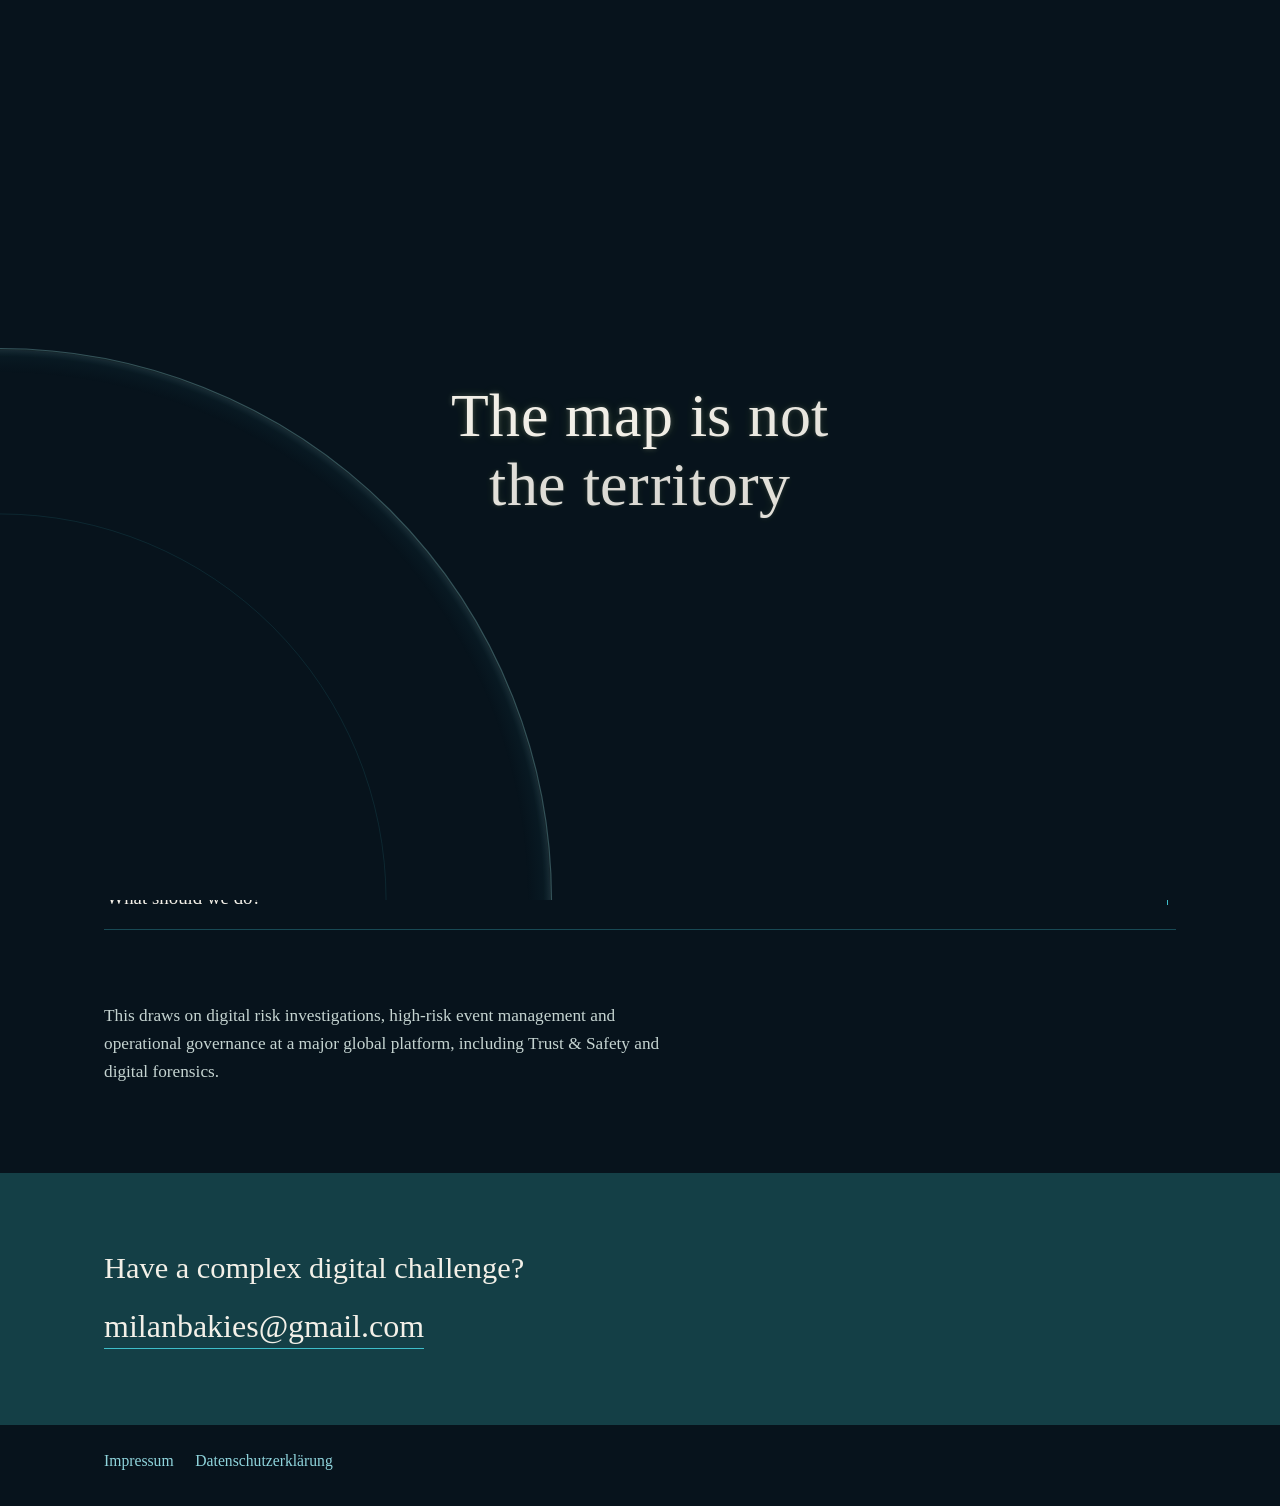
==== commit 8022fdbf: "Open the page on the second ping and ease the field ride." ====
--- a/index.html
+++ b/index.html
@@ -50,7 +50,7 @@
   }
   </script>
   <link rel="icon" href="favicon.svg" type="image/svg+xml">
-  <link rel="stylesheet" href="styles.css?v=13">
+  <link rel="stylesheet" href="styles.css?v=14">
   <style>
     .intro { display: none; }
     .js .intro {
@@ -67,13 +67,26 @@
       margin: 0;
       padding: 12vh 1.6rem;
       background: #07131c;
-      color: #d2ff4a;
+      color: #f3f0e8;
       overflow: hidden;
       pointer-events: none;
     }
+    .intro-bg {
+      position: absolute;
+      top: 0;
+      right: 0;
+      bottom: 0;
+      left: 0;
+      z-index: 0;
+      background: #07131c;
+    }
+    .intro .radar { position: absolute; z-index: 1; }
     .intro-line {
+      position: relative;
+      z-index: 2;
       max-width: 11em;
       margin: 0;
+      color: #f3f0e8;
       text-align: center;
       font-family: Palatino, "Palatino Linotype", "Book Antiqua", Georgia, serif;
       font-size: clamp(2.15rem, 1.15rem + 3.4vw, 4.2rem);
@@ -85,8 +98,8 @@
     }
     .intro-word { display: inline-block; white-space: nowrap; }
     .intro-ch {
-      color: #d2ff4a;
-      text-shadow: 0 0 6px rgba(243, 240, 232, 0.28), 0 0 14px rgba(210, 255, 74, 0.3);
+      color: #f3f0e8;
+      text-shadow: 0 0 4px rgba(243, 240, 232, 0.18), 0 0 10px rgba(210, 255, 74, 0.14);
     }
     @media (prefers-reduced-motion: reduce) {
       .js .intro { display: none !important; }
@@ -227,6 +240,6 @@
       </nav>
     </div>
   </footer>
-  <script src="site.js?v=13"></script>
+  <script src="site.js?v=14"></script>
 </body>
 </html>
--- a/styles.css
+++ b/styles.css
@@ -41,6 +41,11 @@
   pointer-events: none;
 }
 
+.intro .radar {
+  position: absolute;
+  z-index: 1;
+}
+
 .intro {
   display: none;
 }
@@ -58,15 +63,27 @@
   box-sizing: border-box;
   margin: 0;
   padding: 12vh 1.6rem;
-  background: #07131c;
+  background: transparent;
   overflow: hidden;
   pointer-events: none;
 }
 
+.intro-bg {
+  position: absolute;
+  top: 0;
+  right: 0;
+  bottom: 0;
+  left: 0;
+  z-index: 0;
+  background: #07131c;
+}
+
 .intro-line {
+  position: relative;
+  z-index: 2;
   max-width: 11em;
   margin: 0;
-  color: var(--lime);
+  color: var(--ink);
   font-family: Palatino, "Palatino Linotype", "Book Antiqua", Georgia, serif;
   font-size: clamp(2.15rem, 1.15rem + 3.4vw, 4.2rem);
   font-weight: 400;
@@ -89,8 +106,8 @@
 .intro-ch {
   display: inline-block;
   font-style: normal;
-  color: var(--lime);
-  text-shadow: 0 0 6px rgba(243, 240, 232, 0.28), 0 0 14px rgba(210, 255, 74, 0.3);
+  color: var(--ink);
+  text-shadow: 0 0 4px rgba(243, 240, 232, 0.18), 0 0 10px rgba(210, 255, 74, 0.14);
   will-change: transform, opacity;
 }
 
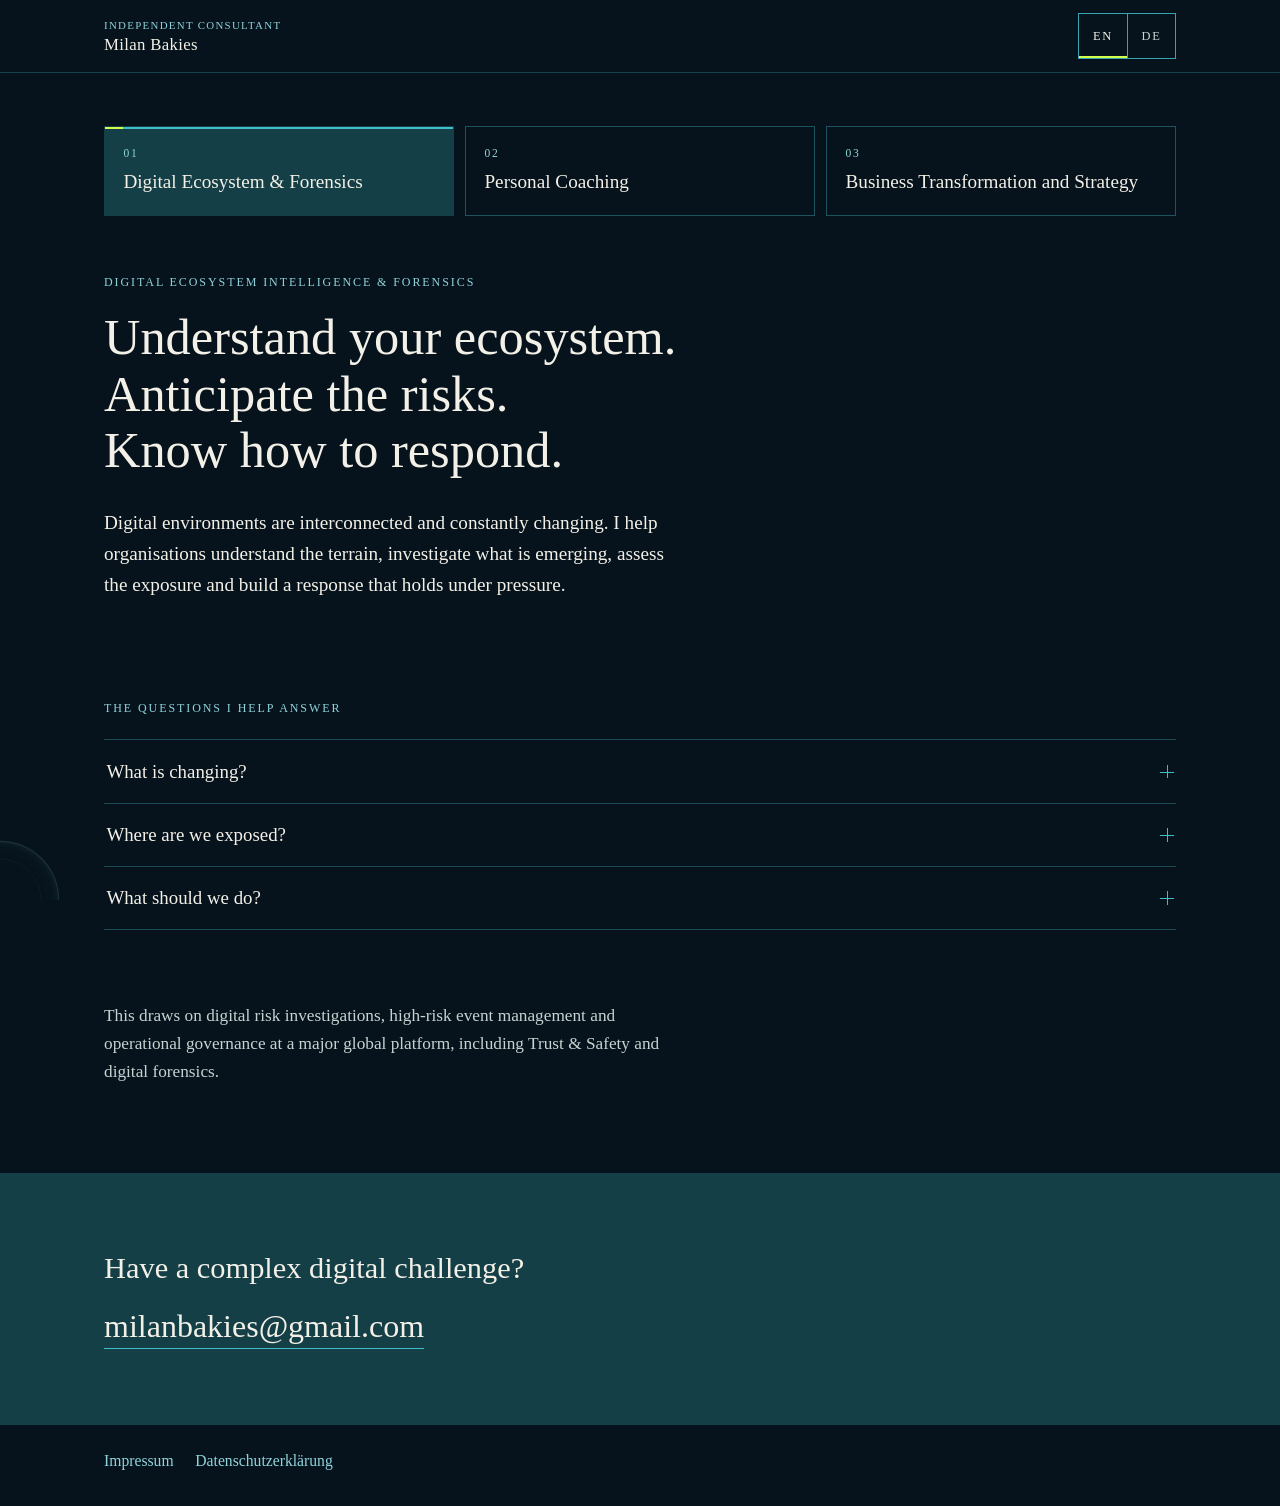
==== commit 7aef9eb8: "Remove the title card and leave the radar behind the page." ====
--- a/index.html
+++ b/index.html
@@ -50,65 +50,10 @@
   }
   </script>
   <link rel="icon" href="favicon.svg" type="image/svg+xml">
-  <link rel="stylesheet" href="styles.css?v=14">
-  <style>
-    .intro { display: none; }
-    .js .intro {
-      position: fixed;
-      top: 0;
-      right: 0;
-      bottom: 0;
-      left: 0;
-      z-index: 40;
-      display: flex;
-      align-items: center;
-      justify-content: center;
-      box-sizing: border-box;
-      margin: 0;
-      padding: 12vh 1.6rem;
-      background: #07131c;
-      color: #f3f0e8;
-      overflow: hidden;
-      pointer-events: none;
-    }
-    .intro-bg {
-      position: absolute;
-      top: 0;
-      right: 0;
-      bottom: 0;
-      left: 0;
-      z-index: 0;
-      background: #07131c;
-    }
-    .intro .radar { position: absolute; z-index: 1; }
-    .intro-line {
-      position: relative;
-      z-index: 2;
-      max-width: 11em;
-      margin: 0;
-      color: #f3f0e8;
-      text-align: center;
-      font-family: Palatino, "Palatino Linotype", "Book Antiqua", Georgia, serif;
-      font-size: clamp(2.15rem, 1.15rem + 3.4vw, 4.2rem);
-      font-weight: 400;
-      font-style: normal;
-      line-height: 1.12;
-      letter-spacing: 0.01em;
-      text-wrap: balance;
-    }
-    .intro-word { display: inline-block; white-space: nowrap; }
-    .intro-ch {
-      color: #f3f0e8;
-      text-shadow: 0 0 4px rgba(243, 240, 232, 0.18), 0 0 10px rgba(210, 255, 74, 0.14);
-    }
-    @media (prefers-reduced-motion: reduce) {
-      .js .intro { display: none !important; }
-    }
-  </style>
+  <link rel="stylesheet" href="styles.css?v=15">
   <script>document.documentElement.classList.add("js");</script>
 </head>
 <body>
-  <div class="intro" aria-hidden="true"><p class="intro-line">The map is not the territory</p></div>
   <a class="skip" href="#content">Skip to content</a>
   <header>
     <div class="frame head">
@@ -240,6 +185,6 @@
       </nav>
     </div>
   </footer>
-  <script src="site.js?v=14"></script>
+  <script src="site.js?v=15"></script>
 </body>
 </html>
--- a/styles.css
+++ b/styles.css
@@ -39,76 +39,6 @@
   width: 100%;
   height: 100%;
   pointer-events: none;
-}
-
-.intro .radar {
-  position: absolute;
-  z-index: 1;
-}
-
-.intro {
-  display: none;
-}
-
-.js .intro {
-  position: fixed;
-  top: 0;
-  right: 0;
-  bottom: 0;
-  left: 0;
-  z-index: 40;
-  display: flex;
-  align-items: center;
-  justify-content: center;
-  box-sizing: border-box;
-  margin: 0;
-  padding: 12vh 1.6rem;
-  background: transparent;
-  overflow: hidden;
-  pointer-events: none;
-}
-
-.intro-bg {
-  position: absolute;
-  top: 0;
-  right: 0;
-  bottom: 0;
-  left: 0;
-  z-index: 0;
-  background: #07131c;
-}
-
-.intro-line {
-  position: relative;
-  z-index: 2;
-  max-width: 11em;
-  margin: 0;
-  color: var(--ink);
-  font-family: Palatino, "Palatino Linotype", "Book Antiqua", Georgia, serif;
-  font-size: clamp(2.15rem, 1.15rem + 3.4vw, 4.2rem);
-  font-weight: 400;
-  font-style: normal;
-  line-height: 1.12;
-  letter-spacing: 0.01em;
-  text-align: center;
-  text-wrap: balance;
-}
-
-.js .intro-line:not(.is-split) {
-  opacity: 0;
-}
-
-.intro-word {
-  display: inline-block;
-  white-space: nowrap;
-}
-
-.intro-ch {
-  display: inline-block;
-  font-style: normal;
-  color: var(--ink);
-  text-shadow: 0 0 4px rgba(243, 240, 232, 0.18), 0 0 10px rgba(210, 255, 74, 0.14);
-  will-change: transform, opacity;
 }
 
 .ping-word {
@@ -791,7 +721,6 @@
     box-shadow: none;
   }
 
-  .js .intro,
   .radar {
     display: none;
   }
@@ -833,7 +762,6 @@
     box-shadow: none;
   }
 
-  .js .intro,
   .radar {
     display: none;
   }
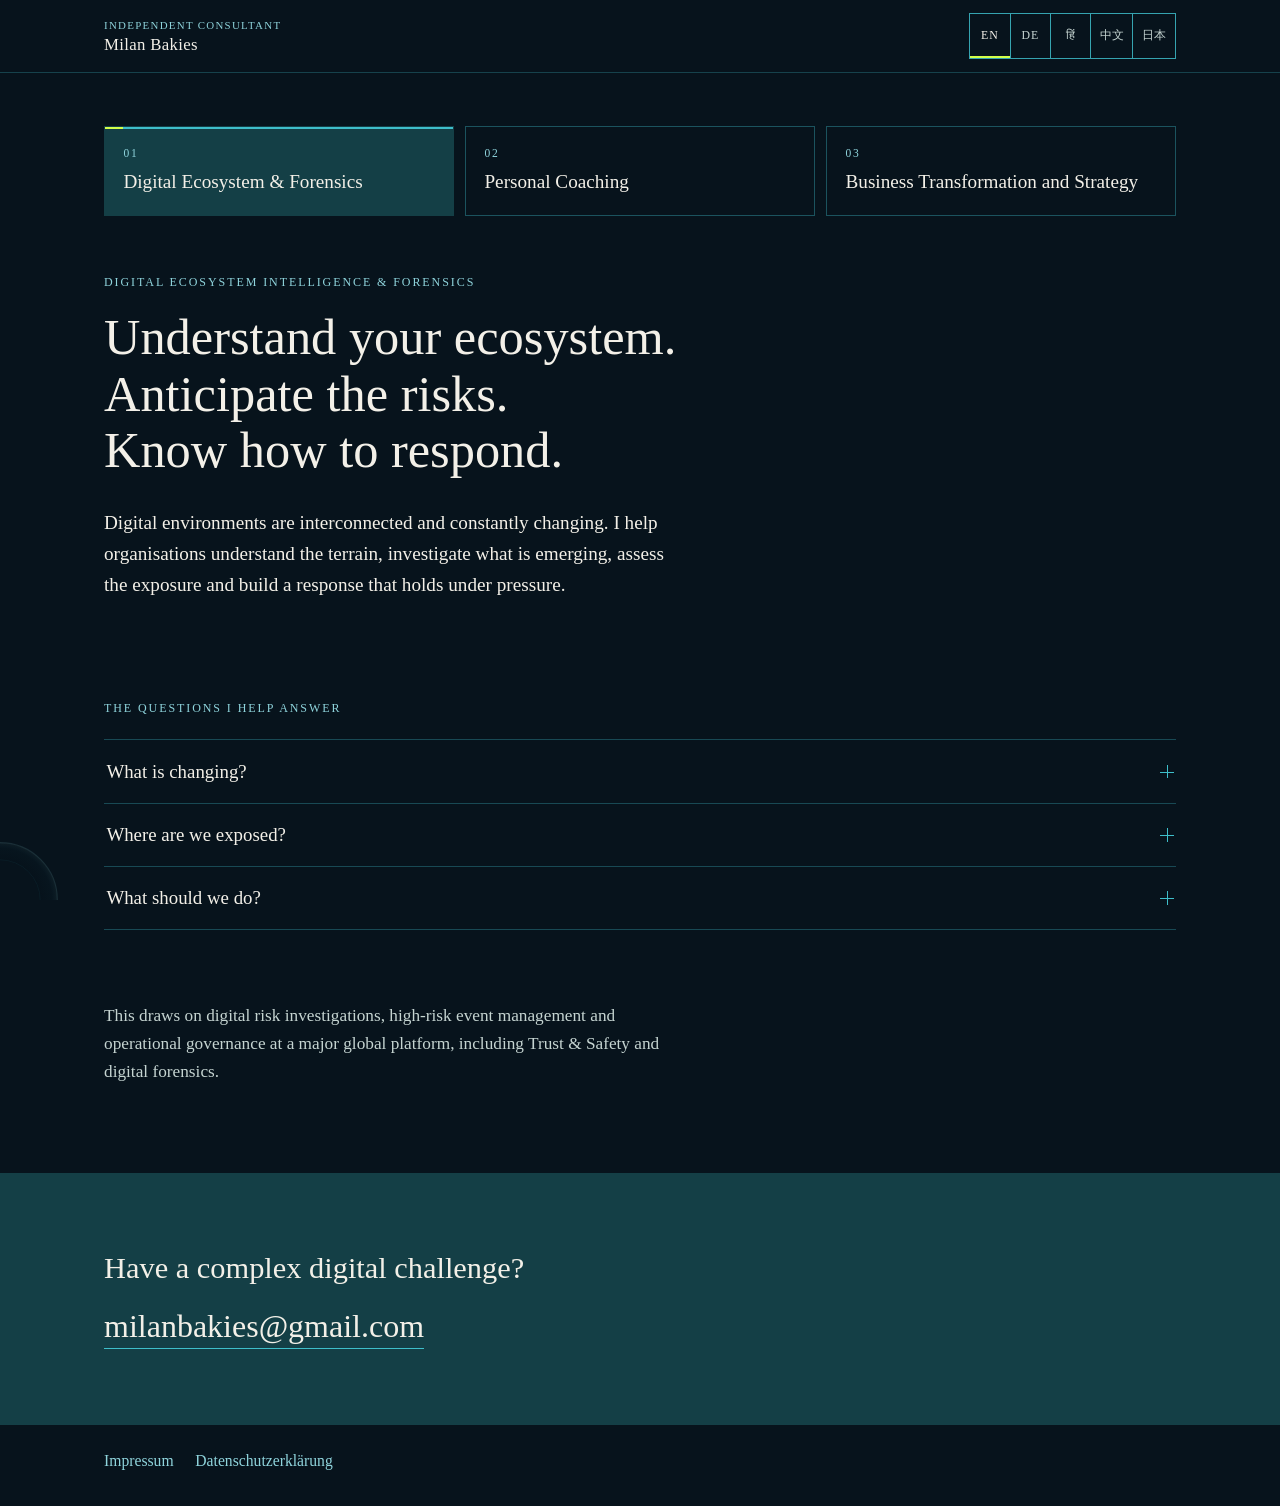
==== commit 4789a433: "Add Hindi, Chinese, and Japanese versions of the site." ====
--- a/index.html
+++ b/index.html
@@ -18,6 +18,9 @@
   <link rel="canonical" href="https://milanbakies.github.io/">
   <link rel="alternate" hreflang="en" href="https://milanbakies.github.io/">
   <link rel="alternate" hreflang="de" href="https://milanbakies.github.io/de.html">
+  <link rel="alternate" hreflang="hi" href="https://milanbakies.github.io/hi.html">
+  <link rel="alternate" hreflang="zh-Hans" href="https://milanbakies.github.io/zh.html">
+  <link rel="alternate" hreflang="ja" href="https://milanbakies.github.io/ja.html">
   <link rel="alternate" hreflang="x-default" href="https://milanbakies.github.io/">
   <script type="application/ld+json">
   {
@@ -50,7 +53,7 @@
   }
   </script>
   <link rel="icon" href="favicon.svg" type="image/svg+xml">
-  <link rel="stylesheet" href="styles.css?v=15">
+  <link rel="stylesheet" href="styles.css?v=16">
   <script>document.documentElement.classList.add("js");</script>
 </head>
 <body>
@@ -61,6 +64,9 @@
       <nav class="lang" aria-label="Language">
         <a href="index.html" hreflang="en" lang="en" aria-current="page">EN</a>
         <a href="de.html" hreflang="de" lang="de">DE</a>
+        <a href="hi.html" hreflang="hi" lang="hi">हिं</a>
+        <a href="zh.html" hreflang="zh-Hans" lang="zh-Hans">中文</a>
+        <a href="ja.html" hreflang="ja" lang="ja">日本</a>
       </nav>
     </div>
   </header>
@@ -185,6 +191,6 @@
       </nav>
     </div>
   </footer>
-  <script src="site.js?v=15"></script>
+  <script src="site.js?v=16"></script>
 </body>
 </html>
--- a/styles.css
+++ b/styles.css
@@ -61,7 +61,7 @@
   flex-direction: column;
   background: var(--navy);
   color: var(--ink);
-  font-family: Palatino, "Palatino Linotype", "Book Antiqua", Georgia, serif;
+  font-family: Palatino, "Palatino Linotype", "Book Antiqua", Georgia, "Hiragino Mincho ProN", "Yu Mincho", "Songti SC", "Noto Serif SC", "Noto Serif Devanagari", "Nirmala UI", serif;
   font-style: normal;
   font-weight: 400;
   font-synthesis: none;
@@ -120,8 +120,10 @@
   display: flex;
   justify-content: space-between;
   align-items: center;
-  gap: 1rem;
+  flex-wrap: wrap;
+  gap: 0.75rem 1rem;
   min-height: 4.5rem;
+  padding-block: 0.7rem;
 }
 
 .brand {
@@ -151,7 +153,9 @@
 
 .lang {
   display: flex;
-  flex: 0 0 auto;
+  flex: 0 1 auto;
+  flex-wrap: wrap;
+  justify-content: flex-end;
   border: 1px solid rgba(62, 190, 202, 0.85);
 }
 
@@ -160,18 +164,47 @@
   display: inline-flex;
   align-items: center;
   justify-content: center;
-  min-width: 3rem;
+  min-width: 2.5rem;
   min-height: 2.75rem;
-  padding: 0 0.8rem;
+  padding: 0 0.55rem;
   color: var(--quiet);
   text-decoration: none;
-  letter-spacing: 0.14em;
-  font-size: 0.78rem;
+  letter-spacing: 0.08em;
+  font-size: 0.74rem;
   line-height: 1;
 }
 
 .lang a + a {
   border-left: 1px solid rgba(62, 190, 202, 0.85);
+}
+
+.lang a[lang="hi"],
+.lang a[lang="zh-Hans"],
+.lang a[lang="ja"] {
+  letter-spacing: 0;
+}
+
+html[lang="hi"] .brand-role,
+html[lang="hi"] .kicker,
+html[lang="hi"] .label,
+html[lang="zh-Hans"] .brand-role,
+html[lang="zh-Hans"] .kicker,
+html[lang="zh-Hans"] .label,
+html[lang="ja"] .brand-role,
+html[lang="ja"] .kicker,
+html[lang="ja"] .label {
+  letter-spacing: 0;
+}
+
+html[lang="hi"] .panel-title,
+html[lang="hi"] .choice-name,
+html[lang="hi"] .ask-q {
+  line-height: 1.4;
+}
+
+html[lang="zh-Hans"] .panel-title,
+html[lang="ja"] .panel-title {
+  line-height: 1.3;
 }
 
 .lang a[aria-current="page"] {
